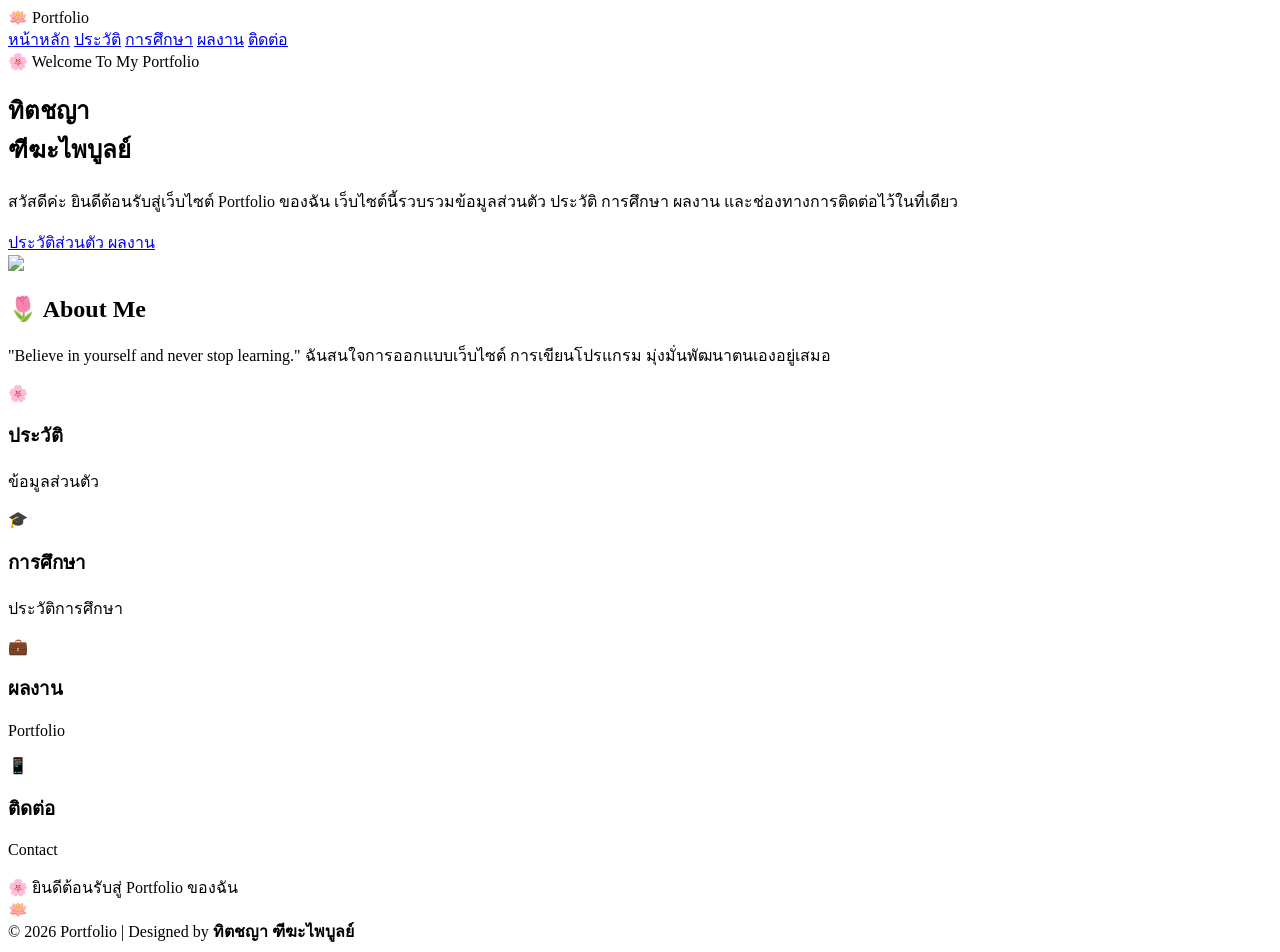
==== index.html @ 06e1615f "Update index.html" ====
<!DOCTYPE html>
<html lang="th">
<head>
<meta charset="UTF-8">
<meta name="viewport" content="width=device-width, initial-scale=1.0">

<title>Portfolio | ทิตชญา ฑีฆะไพบูลย์</title>

<link rel="stylesheet" href="style.css">

<link href="https://fonts.googleapis.com/css2?family=Mali:wght@300;400;700&display=swap" rel="stylesheet">

</head>

<body>

<!-- ===== กลีบดอกไม้ ===== -->
<div id="petals"></div>

<!-- ===== Navbar ===== -->
<header class="navbar">

    <div class="logo">
        🪷 Portfolio
    </div>

    <nav>

        <a href="index.html">หน้าหลัก</a>

        <a href="profile.html">ประวัติ</a>

        <a href="education.html">การศึกษา</a>

        <a href="activities.html">ผลงาน</a>

        <a href="contact.html">ติดต่อ</a>

    </nav>

</header>


<!-- ===== Hero ===== -->

<section class="hero">

<div class="hero-text">

<span>🌸 Welcome To My Portfolio</span>

<h1>

ทิตชญา<br>

ฑีฆะไพบูลย์

</h1>

<p>

สวัสดีค่ะ ยินดีต้อนรับสู่เว็บไซต์ Portfolio ของฉัน

เว็บไซต์นี้รวบรวมข้อมูลส่วนตัว ประวัติ การศึกษา

ผลงาน และช่องทางการติดต่อไว้ในที่เดียว

</p>

<div class="buttons">

<a href="profile.html" class="btn pink">

ประวัติส่วนตัว

</a>

<a href="portfolio.html" class="btn green">

ผลงาน

</a>

</div>

</div>


<div class="hero-image">

<div class="circle"></div>

<img src="images/profile.jpg" class="profile">

</div>

</section>


<!-- ===== About ===== -->

<section class="about">

<h2>

🌷 About Me

</h2>

<p>

"Believe in yourself and never stop learning."

ฉันสนใจการออกแบบเว็บไซต์ การเขียนโปรแกรม



มุ่งมั่นพัฒนาตนเองอยู่เสมอ

</p>

</section>



<!-- ===== Quick Menu ===== -->

<section class="menu-card">

<div class="card">

🌸

<h3>ประวัติ</h3>

<p>

ข้อมูลส่วนตัว

</p>

</div>


<div class="card">

🎓

<h3>การศึกษา</h3>

<p>

ประวัติการศึกษา

</p>

</div>


<div class="card">

💼

<h3>ผลงาน</h3>

<p>

Portfolio

</p>

</div>


<div class="card">

📱

<h3>ติดต่อ</h3>

<p>

Contact

</p>

</div>

</section>



<!-- ===== Lotus Assistant ===== -->

<div class="assistant" id="assistant">

<div class="message">

🌸 ยินดีต้อนรับสู่ Portfolio ของฉัน

</div>

<div class="lotus">

🪷

</div>

</div>



<!-- ===== Footer ===== -->

<footer>

© 2026 Portfolio | Designed by

<b>ทิตชญา ฑีฆะไพบูลย์</b>

</footer>

<script src="script.js"></script>

</body>
</html>
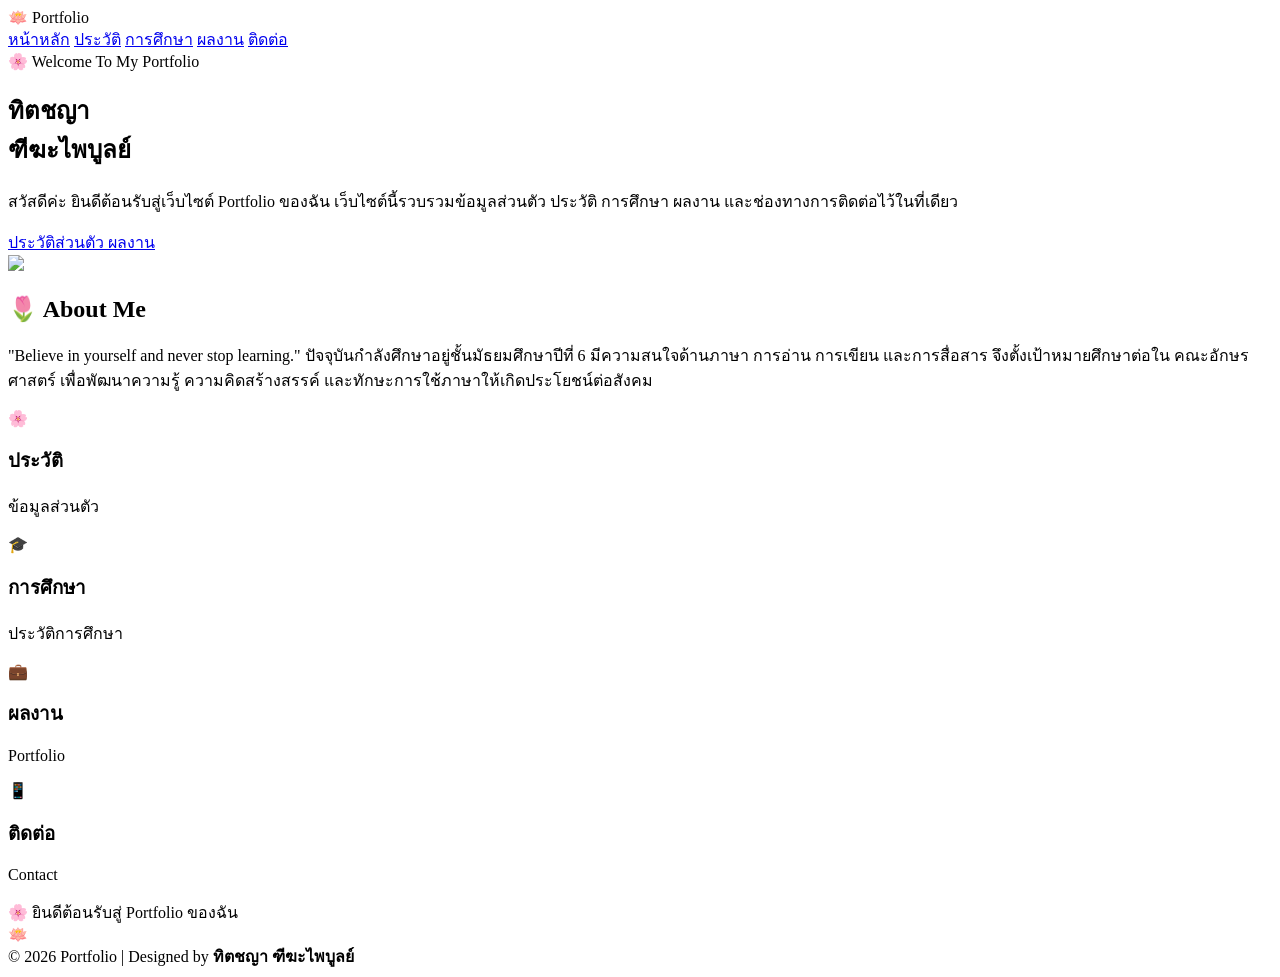
==== commit 31cdc297: "Update index.html" ====
--- a/index.html
+++ b/index.html
@@ -111,11 +111,8 @@
 
 "Believe in yourself and never stop learning."
 
-ฉันสนใจการออกแบบเว็บไซต์ การเขียนโปรแกรม
-
-
-
-มุ่งมั่นพัฒนาตนเองอยู่เสมอ
+ปัจจุบันกำลังศึกษาอยู่ชั้นมัธยมศึกษาปีที่ 6 มีความสนใจด้านภาษา การอ่าน การเขียน และการสื่อสาร จึงตั้งเป้าหมายศึกษาต่อใน คณะอักษรศาสตร์ เพื่อพัฒนาความรู้ ความคิดสร้างสรรค์ และทักษะการใช้ภาษาให้เกิดประโยชน์ต่อสังคม
+
 
 </p>
 
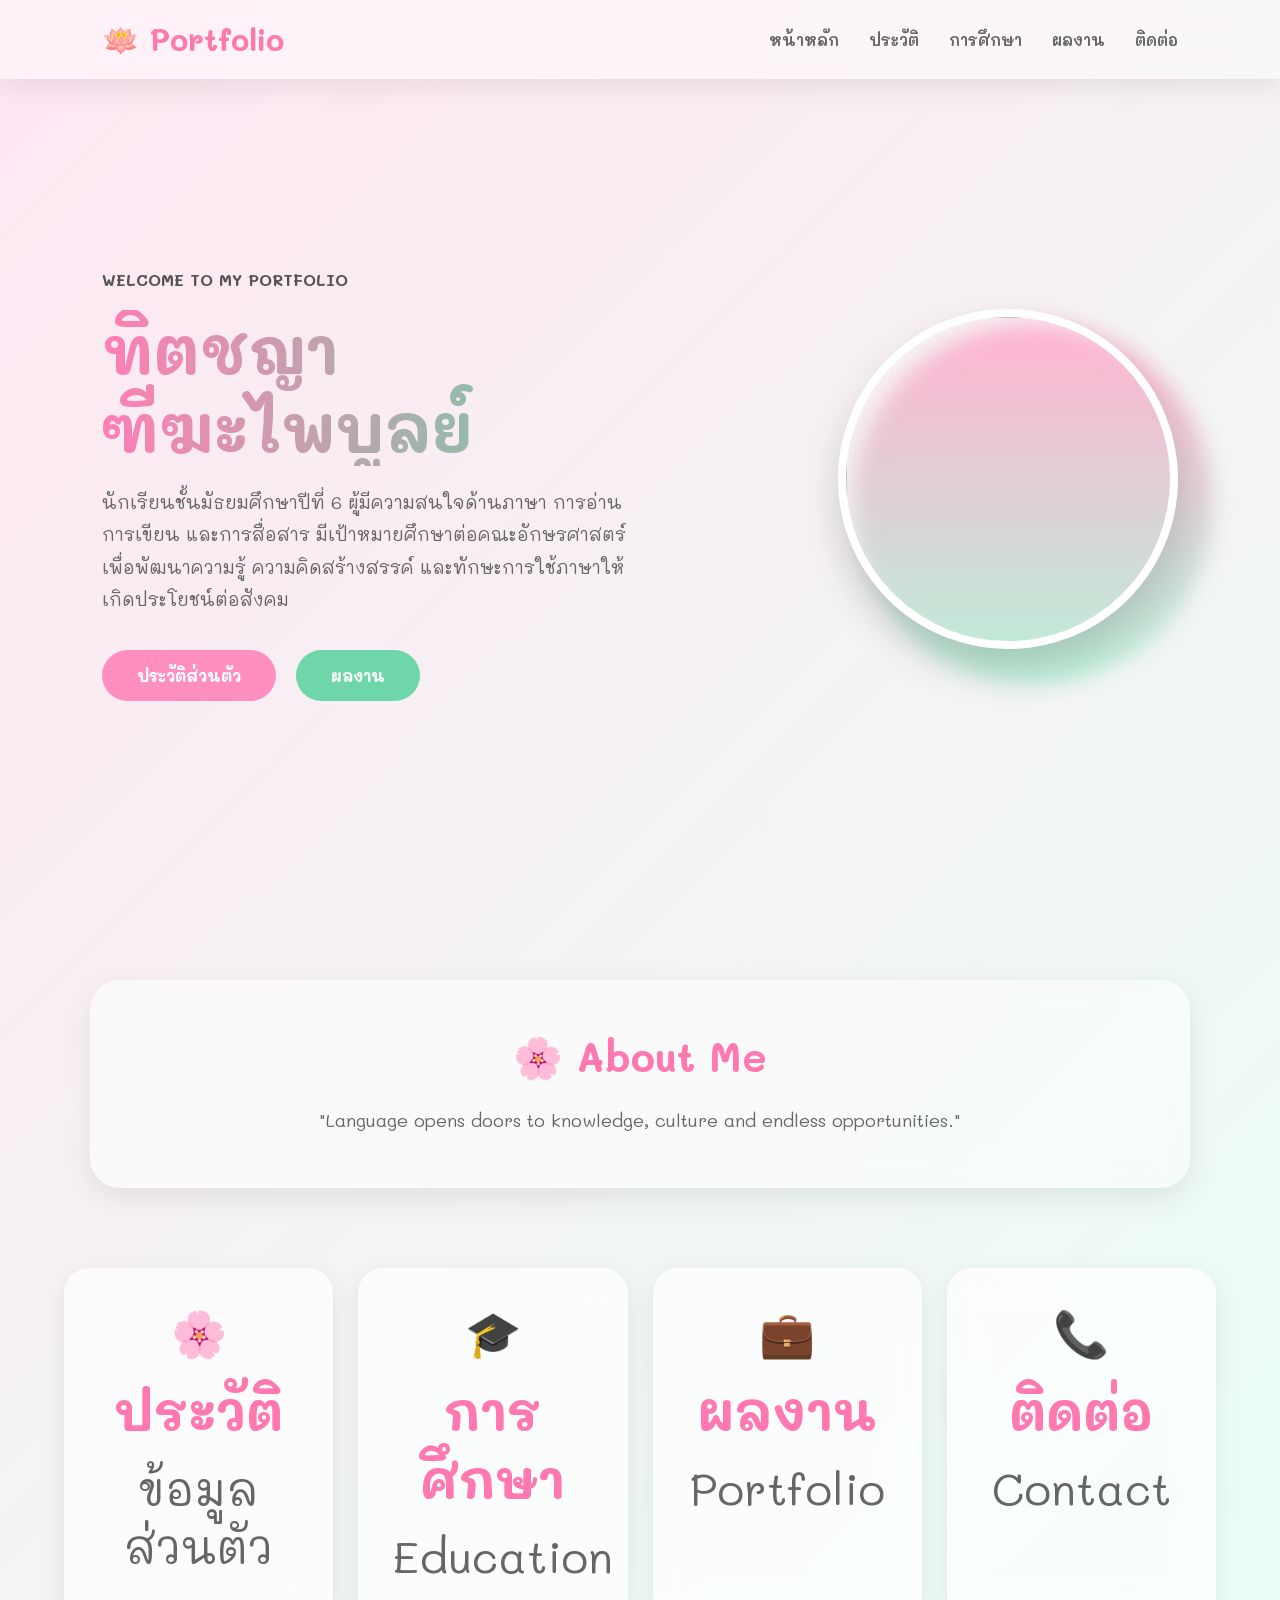
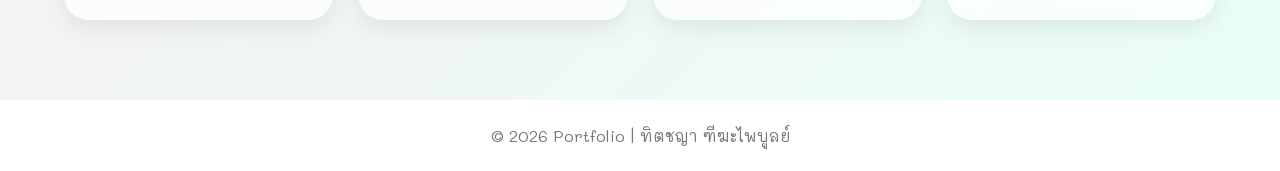
==== commit 615869c7: "Update index.html" ====
--- a/index.html
+++ b/index.html
@@ -1,90 +1,79 @@
 <!DOCTYPE html>
 <html lang="th">
 <head>
-<meta charset="UTF-8">
-<meta name="viewport" content="width=device-width, initial-scale=1.0">
+  <meta charset="UTF-8">
+  <meta name="viewport" content="width=device-width, initial-scale=1.0">
+  <title>Portfolio | ทิตชญา ฑีฆะไพบูลย์</title>
 
-<title>Portfolio | ทิตชญา ฑีฆะไพบูลย์</title>
+  <link rel="stylesheet" href="style.css">
 
-<link rel="stylesheet" href="style.css">
-
-<link href="https://fonts.googleapis.com/css2?family=Mali:wght@300;400;700&display=swap" rel="stylesheet">
-
+  <link href="https://fonts.googleapis.com/css2?family=Mali:wght@300;400;700&display=swap" rel="stylesheet">
 </head>
 
 <body>
 
-<!-- ===== กลีบดอกไม้ ===== -->
 <div id="petals"></div>
 
-<!-- ===== Navbar ===== -->
 <header class="navbar">
 
-    <div class="logo">
-        🪷 Portfolio
-    </div>
+<div class="logo">
+🪷 Portfolio
+</div>
 
-    <nav>
+<nav>
 
-        <a href="index.html">หน้าหลัก</a>
+<a href="index.html">หน้าหลัก</a>
 
-        <a href="profile.html">ประวัติ</a>
+<a href="profile.html">ประวัติ</a>
 
-        <a href="education.html">การศึกษา</a>
+<a href="education.html">การศึกษา</a>
 
-        <a href="activities.html">ผลงาน</a>
+<a href="portfolio.html">ผลงาน</a>
 
-        <a href="contact.html">ติดต่อ</a>
+<a href="contact.html">ติดต่อ</a>
 
-    </nav>
+</nav>
 
 </header>
-
-
-<!-- ===== Hero ===== -->
 
 <section class="hero">
 
 <div class="hero-text">
 
-<span>🌸 Welcome To My Portfolio</span>
+<h4>WELCOME TO MY PORTFOLIO</h4>
 
 <h1>
-
 ทิตชญา<br>
-
 ฑีฆะไพบูลย์
-
 </h1>
 
 <p>
 
-สวัสดีค่ะ ยินดีต้อนรับสู่เว็บไซต์ Portfolio ของฉัน
+นักเรียนชั้นมัธยมศึกษาปีที่ 6
 
-เว็บไซต์นี้รวบรวมข้อมูลส่วนตัว ประวัติ การศึกษา
+ผู้มีความสนใจด้านภาษา การอ่าน การเขียน และการสื่อสาร
 
-ผลงาน และช่องทางการติดต่อไว้ในที่เดียว
+มีเป้าหมายศึกษาต่อคณะอักษรศาสตร์
+
+เพื่อพัฒนาความรู้ ความคิดสร้างสรรค์
+
+และทักษะการใช้ภาษาให้เกิดประโยชน์ต่อสังคม
 
 </p>
 
 <div class="buttons">
 
 <a href="profile.html" class="btn pink">
-
 ประวัติส่วนตัว
-
 </a>
 
 <a href="portfolio.html" class="btn green">
-
 ผลงาน
-
 </a>
 
 </div>
 
 </div>
-
 
 <div class="hero-image">
 
@@ -96,31 +85,19 @@
 
 </section>
 
-
-<!-- ===== About ===== -->
-
 <section class="about">
 
-<h2>
-
-🌷 About Me
-
-</h2>
+<h2>🌸 About Me</h2>
 
 <p>
 
-"Believe in yourself and never stop learning."
+"Language opens doors to knowledge,
 
-ปัจจุบันกำลังศึกษาอยู่ชั้นมัธยมศึกษาปีที่ 6 มีความสนใจด้านภาษา การอ่าน การเขียน และการสื่อสาร จึงตั้งเป้าหมายศึกษาต่อใน คณะอักษรศาสตร์ เพื่อพัฒนาความรู้ ความคิดสร้างสรรค์ และทักษะการใช้ภาษาให้เกิดประโยชน์ต่อสังคม
-
+culture and endless opportunities."
 
 </p>
 
 </section>
-
-
-
-<!-- ===== Quick Menu ===== -->
 
 <section class="menu-card">
 
@@ -130,14 +107,9 @@
 
 <h3>ประวัติ</h3>
 
-<p>
-
-ข้อมูลส่วนตัว
-
-</p>
+<p>ข้อมูลส่วนตัว</p>
 
 </div>
-
 
 <div class="card">
 
@@ -145,14 +117,9 @@
 
 <h3>การศึกษา</h3>
 
-<p>
-
-ประวัติการศึกษา
-
-</p>
+<p>Education</p>
 
 </div>
-
 
 <div class="card">
 
@@ -160,60 +127,25 @@
 
 <h3>ผลงาน</h3>
 
-<p>
-
-Portfolio
-
-</p>
+<p>Portfolio</p>
 
 </div>
 
-
 <div class="card">
 
-📱
+📞
 
 <h3>ติดต่อ</h3>
 
-<p>
-
-Contact
-
-</p>
+<p>Contact</p>
 
 </div>
 
 </section>
 
-
-
-<!-- ===== Lotus Assistant ===== -->
-
-<div class="assistant" id="assistant">
-
-<div class="message">
-
-🌸 ยินดีต้อนรับสู่ Portfolio ของฉัน
-
-</div>
-
-<div class="lotus">
-
-🪷
-
-</div>
-
-</div>
-
-
-
-<!-- ===== Footer ===== -->
-
 <footer>
 
-© 2026 Portfolio | Designed by
-
-<b>ทิตชญา ฑีฆะไพบูลย์</b>
+© 2026 Portfolio | ทิตชญา ฑีฆะไพบูลย์
 
 </footer>
 
--- a/style.css
+++ b/style.css
@@ -0,0 +1,689 @@
+
+/* ===========================
+   Google Font
+=========================== */
+
+@import url('https://fonts.googleapis.com/css2?family=Mali:wght@300;400;700&display=swap');
+
+*{
+    margin:0;
+    padding:0;
+    box-sizing:border-box;
+    font-family:'Mali',sans-serif;
+    scroll-behavior:smooth;
+}
+
+body{
+
+    background:linear-gradient(135deg,#FFE6F2,#E9FFF6);
+
+    color:#555;
+
+    overflow-x:hidden;
+
+}
+
+/* ===========================
+        Navbar
+=========================== */
+
+.navbar{
+
+    width:100%;
+
+    padding:20px 8%;
+
+    display:flex;
+
+    justify-content:space-between;
+
+    align-items:center;
+
+    position:fixed;
+
+    top:0;
+
+    left:0;
+
+    z-index:999;
+
+    background:rgba(255,255,255,.45);
+
+    backdrop-filter:blur(18px);
+
+    box-shadow:0 8px 25px rgba(0,0,0,.08);
+
+}
+
+.logo{
+
+    font-size:30px;
+
+    font-weight:bold;
+
+    color:#ff79ad;
+
+}
+
+nav{
+
+    display:flex;
+
+    gap:30px;
+
+}
+
+nav a{
+
+    text-decoration:none;
+
+    color:#666;
+
+    font-weight:600;
+
+    transition:.4s;
+
+    position:relative;
+
+}
+
+nav a:hover{
+
+    color:#ff79ad;
+
+}
+
+nav a::after{
+
+    content:"";
+
+    width:0;
+
+    height:3px;
+
+    background:#7dddb4;
+
+    position:absolute;
+
+    left:0;
+
+    bottom:-5px;
+
+    transition:.4s;
+
+}
+
+nav a:hover::after{
+
+    width:100%;
+
+}
+
+/* ===========================
+        Hero
+=========================== */
+
+.hero{
+
+    min-height:100vh;
+
+    display:flex;
+
+    justify-content:space-between;
+
+    align-items:center;
+
+    padding:120px 8% 50px;
+
+}
+
+.hero-text{
+
+    width:50%;
+
+}
+
+.hero-text span{
+
+    color:#5bc89d;
+
+    font-size:20px;
+
+    font-weight:bold;
+
+}
+
+.hero-text h1{
+
+    margin:20px 0;
+
+    font-size:65px;
+
+    line-height:1.2;
+
+    background:linear-gradient(90deg,#ff7eb4,#64d8a5);
+
+    -webkit-background-clip:text;
+
+    color:transparent;
+
+}
+
+.hero-text p{
+
+    font-size:18px;
+
+    line-height:1.8;
+
+    color:#666;
+
+    margin-bottom:35px;
+
+}
+
+/* ===========================
+        Buttons
+=========================== */
+
+.buttons{
+
+    display:flex;
+
+    gap:20px;
+
+}
+
+.btn{
+
+    text-decoration:none;
+
+    padding:15px 35px;
+
+    border-radius:50px;
+
+    color:white;
+
+    transition:.4s;
+
+    font-weight:bold;
+
+}
+
+.pink{
+
+    background:#ff8fbf;
+
+}
+
+.green{
+
+    background:#6fd6a9;
+
+}
+
+.btn:hover{
+
+    transform:translateY(-6px);
+
+    box-shadow:0 15px 30px rgba(255,150,190,.35);
+
+}
+
+/* ===========================
+        Profile
+=========================== */
+
+.hero-image{
+
+    position:relative;
+
+}
+
+.circle{
+
+    width:360px;
+
+    height:360px;
+
+    border-radius:50%;
+
+    background:linear-gradient(#ffb3d1,#baf0d9);
+
+    position:absolute;
+
+    top:15px;
+
+    left:15px;
+
+    filter:blur(10px);
+
+}
+
+.profile{
+
+    width:340px;
+
+    height:340px;
+
+    border-radius:50%;
+
+    object-fit:cover;
+
+    border:8px solid white;
+
+    position:relative;
+
+    animation:float 3s infinite ease-in-out;
+
+    box-shadow:0 20px 40px rgba(0,0,0,.15);
+
+}
+
+@keyframes float{
+
+0%,100%{
+
+transform:translateY(0);
+
+}
+
+50%{
+
+transform:translateY(-12px);
+
+}
+
+}
+/* ===========================
+        About Section
+=========================== */
+
+.about{
+
+    width:90%;
+
+    max-width:1100px;
+
+    margin:80px auto;
+
+    padding:50px;
+
+    background:rgba(255,255,255,.55);
+
+    backdrop-filter:blur(18px);
+
+    border-radius:30px;
+
+    text-align:center;
+
+    box-shadow:0 10px 30px rgba(0,0,0,.08);
+
+}
+
+.about h2{
+
+    font-size:40px;
+
+    color:#ff78b0;
+
+    margin-bottom:20px;
+
+}
+
+.about p{
+
+    line-height:2;
+
+    font-size:18px;
+
+    color:#666;
+
+}
+
+/* ===========================
+        Quick Menu
+=========================== */
+
+.menu-card{
+
+    width:90%;
+
+    max-width:1200px;
+
+    margin:60px auto;
+
+    display:grid;
+
+    grid-template-columns:repeat(auto-fit,minmax(220px,1fr));
+
+    gap:25px;
+
+}
+
+.card{
+
+    background:rgba(255,255,255,.7);
+
+    backdrop-filter:blur(18px);
+
+    border-radius:25px;
+
+    padding:35px;
+
+    text-align:center;
+
+    transition:.4s;
+
+    cursor:pointer;
+
+    box-shadow:0 8px 25px rgba(0,0,0,.08);
+
+}
+
+.card:hover{
+
+    transform:translateY(-12px);
+
+    box-shadow:0 18px 35px rgba(255,145,190,.25);
+
+}
+
+.card h3{
+
+    margin:15px 0;
+
+    color:#ff78b0;
+
+}
+
+.card p{
+
+    color:#666;
+
+}
+
+.card{
+
+    font-size:45px;
+
+}
+
+/* ===========================
+        Assistant
+=========================== */
+
+.assistant{
+
+    position:fixed;
+
+    right:25px;
+
+    bottom:25px;
+
+    display:flex;
+
+    align-items:flex-end;
+
+    gap:12px;
+
+    z-index:999;
+
+}
+
+.message{
+
+    background:white;
+
+    padding:15px 20px;
+
+    border-radius:20px;
+
+    box-shadow:0 10px 25px rgba(0,0,0,.15);
+
+    animation:fadeIn 1s;
+
+}
+
+.lotus{
+
+    font-size:65px;
+
+    animation:float 3s infinite;
+
+}
+
+/* ===========================
+        Footer
+=========================== */
+
+footer{
+
+    margin-top:80px;
+
+    padding:25px;
+
+    text-align:center;
+
+    color:#777;
+
+    background:white;
+
+}
+
+/* ===========================
+        Animation
+=========================== */
+
+@keyframes fadeIn{
+
+from{
+
+opacity:0;
+
+transform:translateY(30px);
+
+}
+
+to{
+
+opacity:1;
+
+transform:translateY(0);
+
+}
+
+   /* ===========================
+      Flower Animation
+=========================== */
+
+#petals{
+    position:fixed;
+    width:100%;
+    height:100%;
+    left:0;
+    top:0;
+    pointer-events:none;
+    overflow:hidden;
+    z-index:-1;
+}
+
+.petal{
+    position:absolute;
+    top:-50px;
+    font-size:22px;
+    animation:fall linear infinite;
+    opacity:.8;
+}
+
+@keyframes fall{
+
+0%{
+    transform:translateY(-50px) rotate(0deg);
+}
+
+100%{
+    transform:translateY(110vh) rotate(360deg);
+}
+
+}
+
+/* ===========================
+      Scroll Animation
+=========================== */
+
+.hidden{
+
+    opacity:0;
+
+    transform:translateY(60px);
+
+    transition:1s;
+
+}
+
+.show{
+
+    opacity:1;
+
+    transform:translateY(0);
+
+}
+
+/* ===========================
+      Glow Effect
+=========================== */
+
+.btn{
+
+    position:relative;
+
+    overflow:hidden;
+
+}
+
+.btn::before{
+
+content:"";
+
+position:absolute;
+
+top:0;
+
+left:-100%;
+
+width:100%;
+
+height:100%;
+
+background:rgba(255,255,255,.4);
+
+transform:skewX(-30deg);
+
+transition:.6s;
+
+}
+
+.btn:hover::before{
+
+left:130%;
+
+}
+
+/* ===========================
+      Card Hover
+=========================== */
+
+.card{
+
+transition:.4s;
+
+}
+
+.card:hover{
+
+transform:translateY(-12px) scale(1.05);
+
+}
+
+/* ===========================
+      Image Hover
+=========================== */
+
+.profile{
+
+transition:.5s;
+
+}
+
+.profile:hover{
+
+transform:scale(1.05);
+
+box-shadow:0 20px 45px rgba(255,150,190,.35);
+
+}
+
+/* ===========================
+      Responsive
+=========================== */
+
+@media(max-width:900px){
+
+.hero{
+
+flex-direction:column-reverse;
+
+text-align:center;
+
+padding-top:130px;
+
+}
+
+.hero-text{
+
+width:100%;
+
+}
+
+.hero-image{
+
+margin-bottom:40px;
+
+}
+
+.profile{
+
+width:250px;
+
+height:250px;
+
+}
+
+.circle{
+
+width:270px;
+
+height:270px;
+
+}
+
+nav{
+
+display:none;
+
+}
+
+.menu-card{
+
+grid-template-columns:1fr;
+
+}
+
+.about{
+
+padding:30px;
+
+}
+
+}
+}
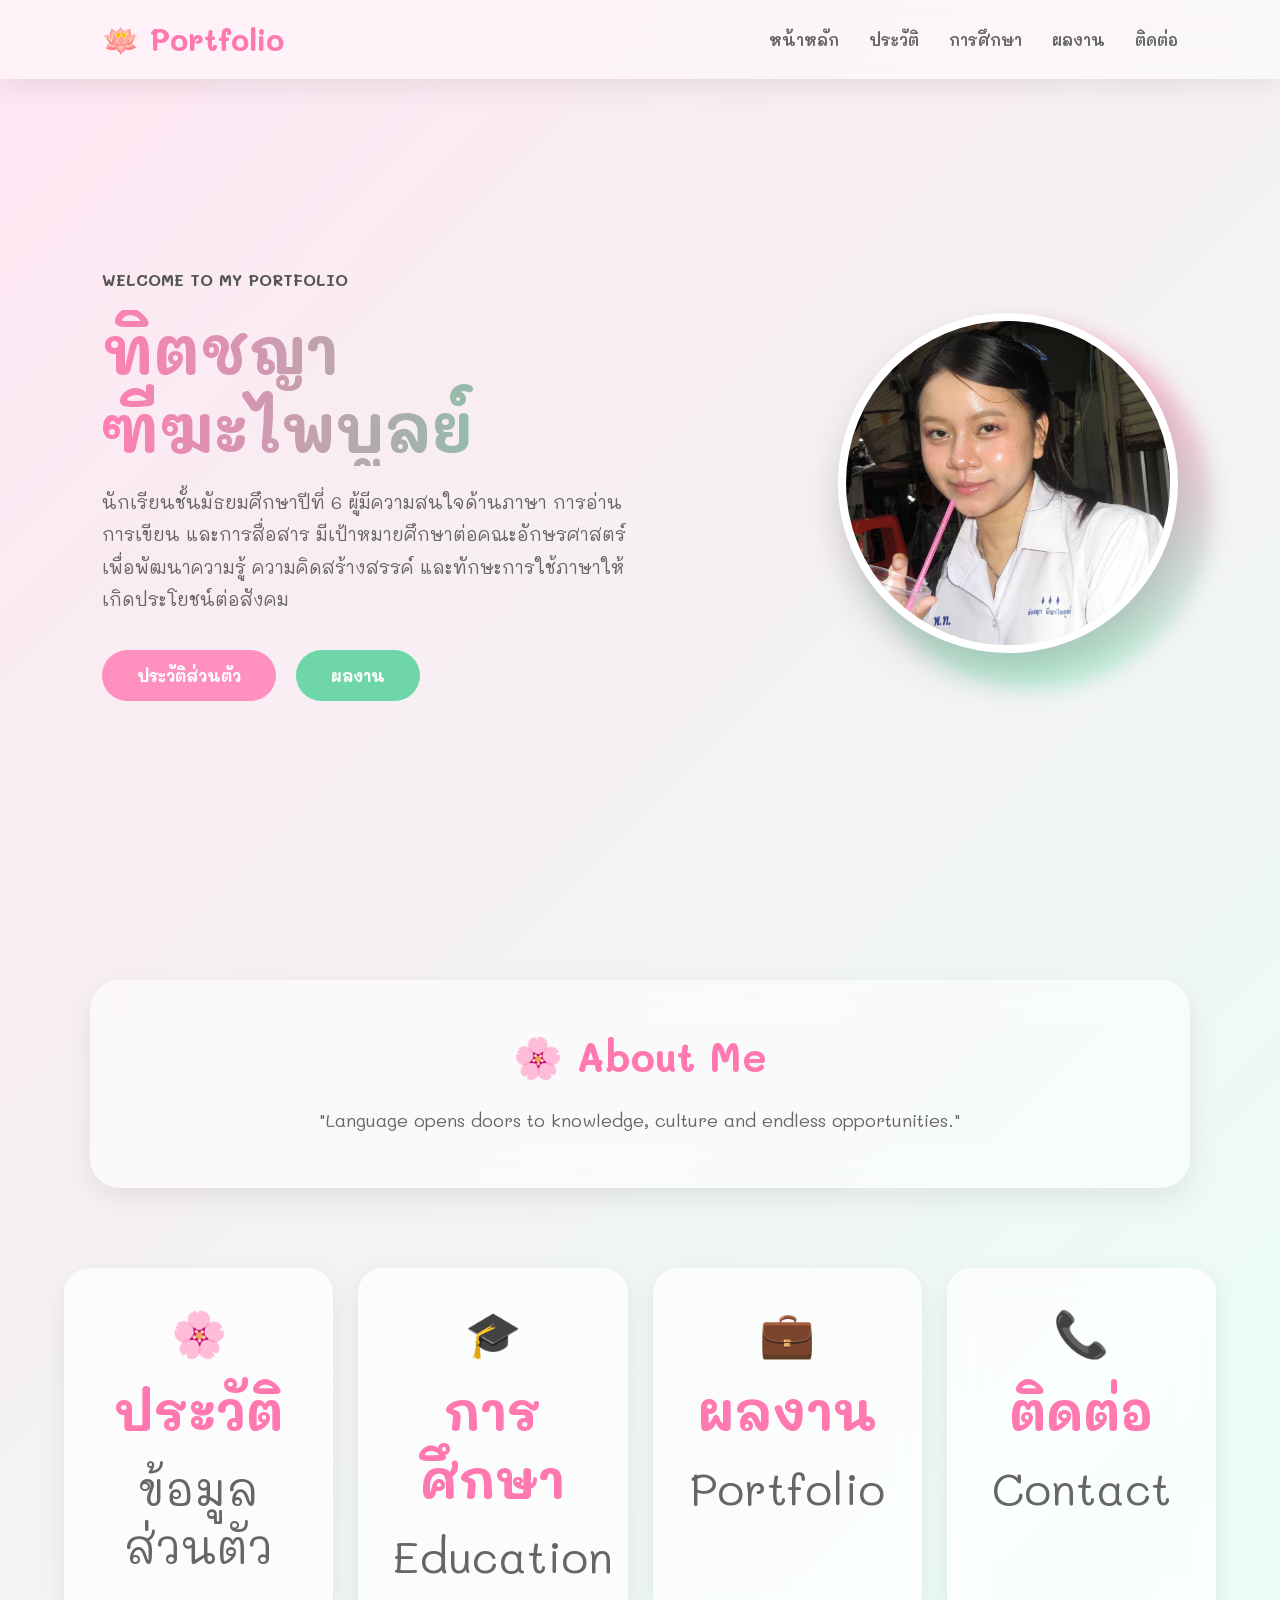
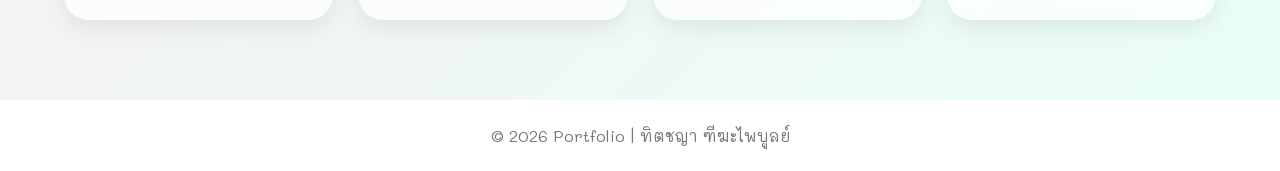
==== commit 02c01cbc: "Update index.html" ====
--- a/index.html
+++ b/index.html
@@ -79,7 +79,7 @@
 
 <div class="circle"></div>
 
-<img src="images/profile.jpg" class="profile">
+<img src="images/IMG_9973.jpeg" class="profile">
 
 </div>
 
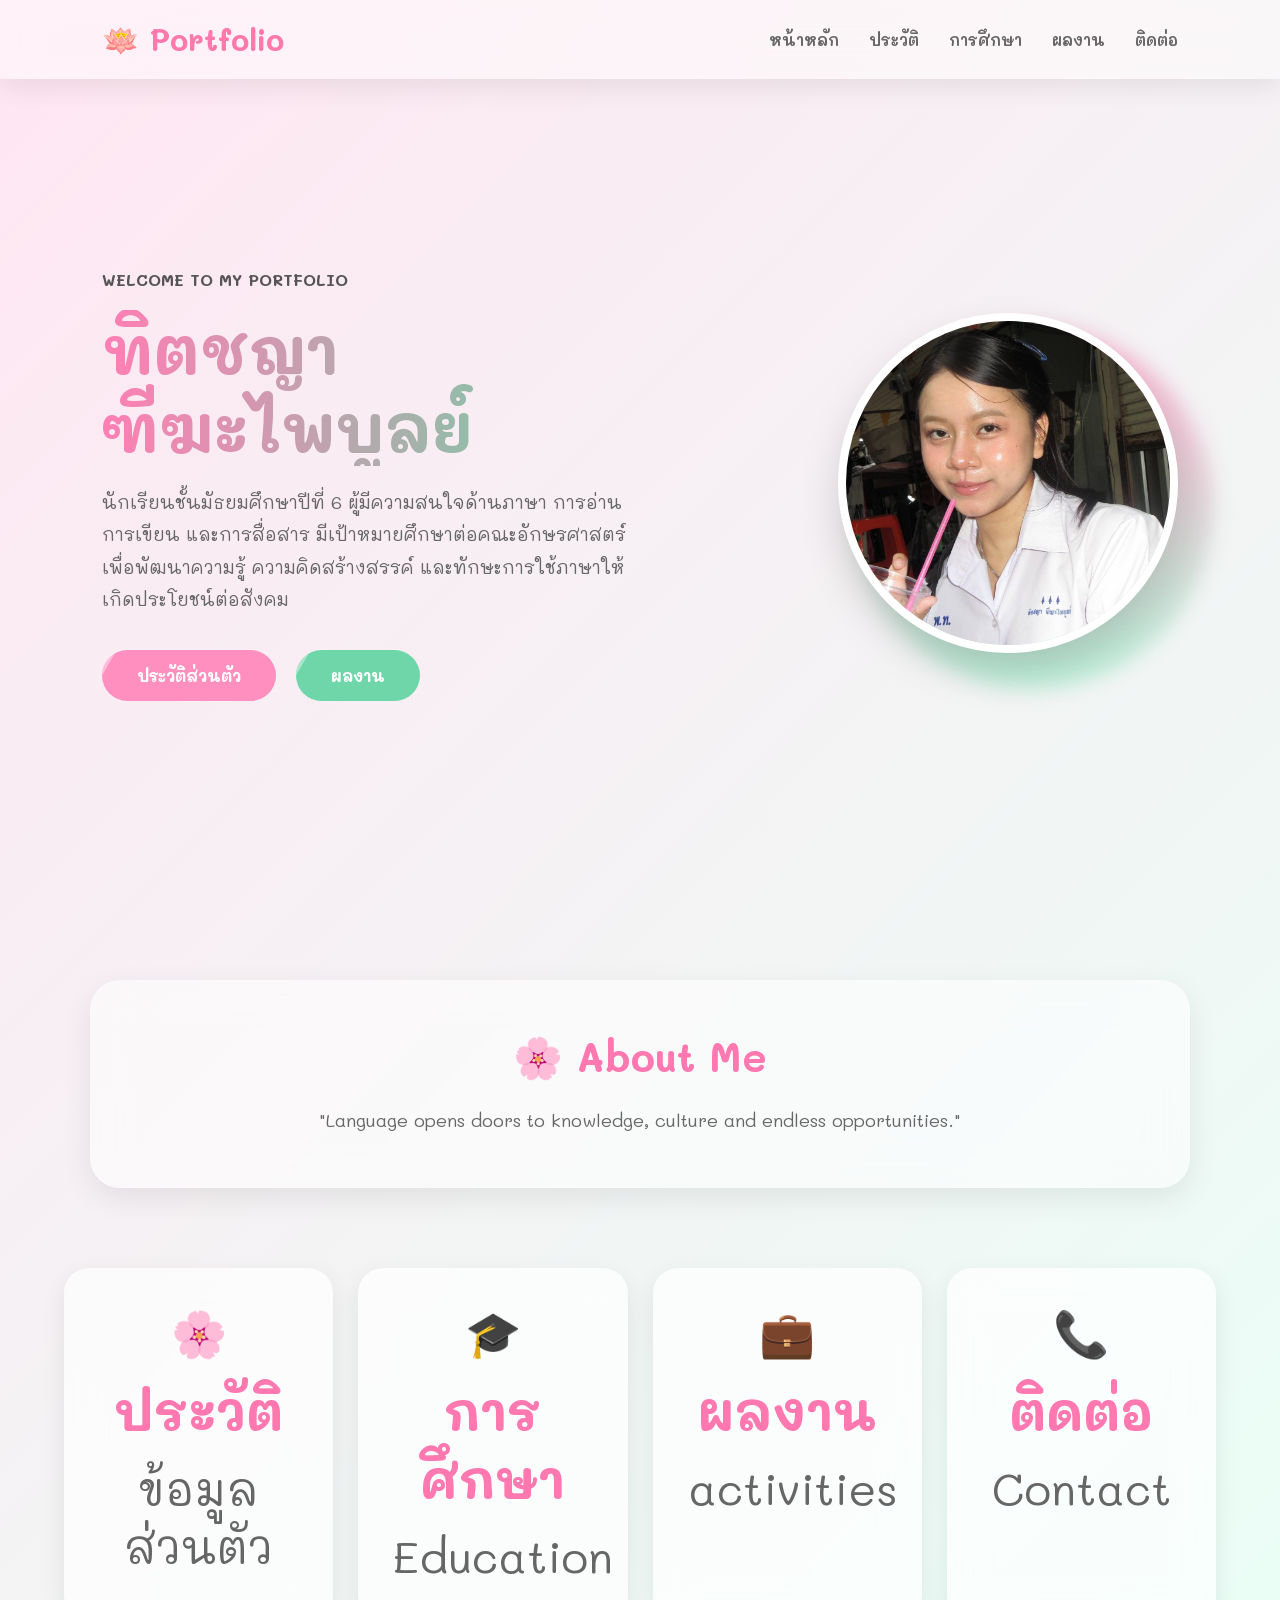
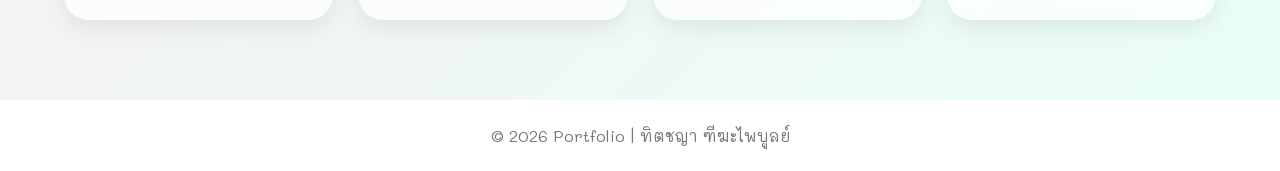
==== commit 524f3657: "Update index.html" ====
--- a/index.html
+++ b/index.html
@@ -28,7 +28,7 @@
 
 <a href="education.html">การศึกษา</a>
 
-<a href="portfolio.html">ผลงาน</a>
+<a href="activities.html">ผลงาน</a>
 
 <a href="contact.html">ติดต่อ</a>
 
@@ -127,7 +127,7 @@
 
 <h3>ผลงาน</h3>
 
-<p>Portfolio</p>
+<p>activities</p>
 
 </div>
 
--- a/style.css
+++ b/style.css
@@ -1,4 +1,3 @@
-
 /* ===========================
    Google Font
 =========================== */
@@ -492,7 +491,8 @@
 
 }
 
-   /* ===========================
+}
+/* ===========================
       Flower Animation
 =========================== */
 
@@ -686,4 +686,129 @@
 }
 
 }
-}
+/* ===========================
+   Profile Page
+=========================== */
+
+.profile-page{
+
+padding:140px 8% 60px;
+
+}
+
+.profile-card{
+
+display:flex;
+
+gap:50px;
+
+background:rgba(255,255,255,.6);
+
+backdrop-filter:blur(18px);
+
+padding:40px;
+
+border-radius:30px;
+
+box-shadow:0 10px 25px rgba(0,0,0,.1);
+
+}
+
+.profile-left{
+
+width:35%;
+
+text-align:center;
+
+}
+
+.profile-big{
+
+width:250px;
+
+height:250px;
+
+border-radius:50%;
+
+object-fit:cover;
+
+border:8px solid white;
+
+}
+
+.profile-right{
+
+width:65%;
+
+}
+
+.profile-right h1{
+
+color:#ff7cab;
+
+margin-bottom:20px;
+
+}
+
+table{
+
+width:100%;
+
+border-collapse:collapse;
+
+margin-bottom:30px;
+
+}
+
+table td{
+
+padding:12px;
+
+border-bottom:1px solid #ddd;
+
+}
+
+.skills{
+
+padding:60px 8%;
+
+}
+
+.skill{
+
+margin:25px 0;
+
+}
+
+.bar{
+
+height:14px;
+
+background:#eee;
+
+border-radius:20px;
+
+overflow:hidden;
+
+}
+
+.value{
+
+height:100%;
+
+border-radius:20px;
+
+background:linear-gradient(to right,#ff9fc8,#8be0bb);
+
+}
+
+.thai{width:95%;}
+.eng{width:80%;}
+.html{width:75%;}
+.office{width:85%;}
+
+.hobby{
+
+padding:50px 8%;
+
+}
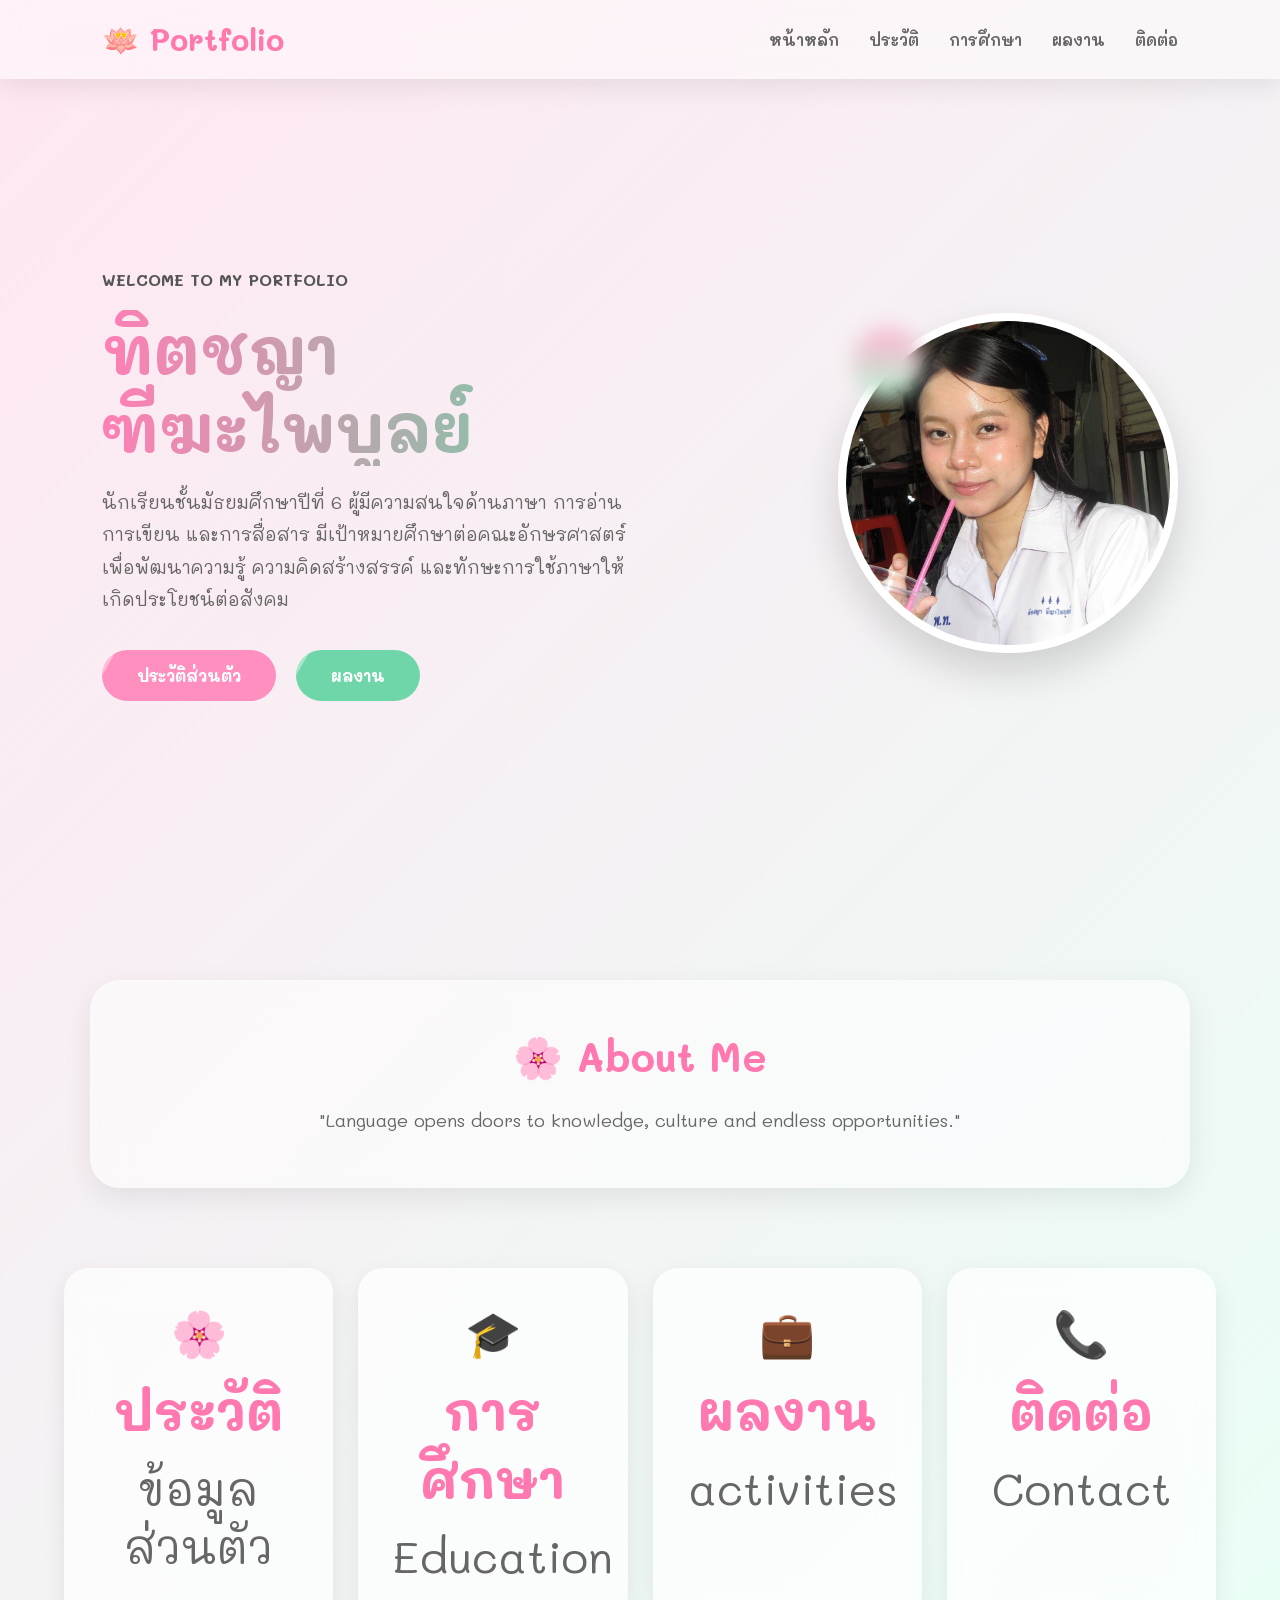
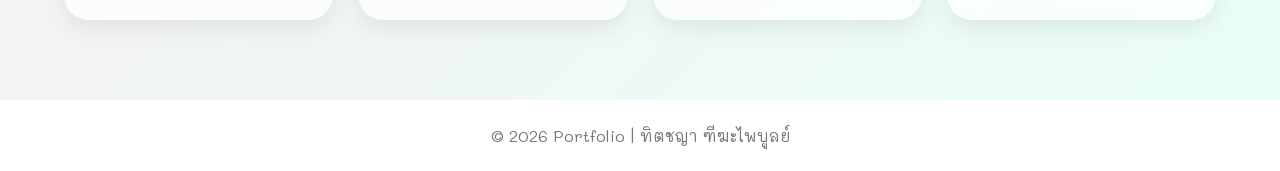
==== commit 4d8cab4a: "Update index.html" ====
--- a/index.html
+++ b/index.html
@@ -67,7 +67,7 @@
 ประวัติส่วนตัว
 </a>
 
-<a href="portfolio.html" class="btn green">
+<a href=activities.html" class="btn green">
 ผลงาน
 </a>
 
--- a/style.css
+++ b/style.css
@@ -812,3 +812,325 @@
 padding:50px 8%;
 
 }
+/* ===========================
+      Education
+=========================== */
+
+.education{
+
+padding:140px 8% 80px;
+
+text-align:center;
+
+}
+
+.education h1{
+
+font-size:50px;
+
+color:#ff78b0;
+
+margin-bottom:10px;
+
+}
+
+.subtitle{
+
+color:#666;
+
+margin-bottom:60px;
+
+}
+
+.timeline{
+
+position:relative;
+
+max-width:900px;
+
+margin:auto;
+
+}
+
+.timeline::before{
+
+content:"";
+
+position:absolute;
+
+left:50%;
+
+width:4px;
+
+height:100%;
+
+background:#ffd4e5;
+
+transform:translateX(-50%);
+
+}
+
+.timeline-item{
+
+display:flex;
+
+align-items:center;
+
+margin:60px 0;
+
+position:relative;
+
+}
+
+.circle{
+
+width:70px;
+
+height:70px;
+
+border-radius:50%;
+
+background:linear-gradient(#ffb3d1,#b8f0d0);
+
+display:flex;
+
+justify-content:center;
+
+align-items:center;
+
+font-size:30px;
+
+z-index:2;
+
+}
+
+.content{
+
+background:white;
+
+padding:25px;
+
+margin-left:30px;
+
+border-radius:20px;
+
+box-shadow:0 10px 20px rgba(0,0,0,.08);
+
+text-align:left;
+
+flex:1;
+
+transition:.4s;
+
+}
+
+.content:hover{
+
+transform:translateY(-8px);
+
+box-shadow:0 18px 30px rgba(255,150,190,.2);
+
+}
+
+.goal{
+
+padding:60px 8%;
+
+text-align:center;
+
+}
+
+.goal-card{
+
+max-width:850px;
+
+margin:auto;
+
+padding:40px;
+
+background:rgba(255,255,255,.65);
+
+backdrop-filter:blur(18px);
+
+border-radius:25px;
+
+box-shadow:0 10px 25px rgba(0,0,0,.08);
+
+}
+
+.goal-card h3{
+
+color:#67c79d;
+
+margin-bottom:20px;
+
+}
+/*==========================
+ Activities
+===========================*/
+
+.activities{
+
+padding:140px 8%;
+
+text-align:center;
+
+}
+
+.activities h1{
+
+font-size:55px;
+
+color:#ff7db2;
+
+margin-bottom:15px;
+
+}
+
+.subtitle{
+
+margin-bottom:50px;
+
+color:#666;
+
+}
+
+/* Timeline */
+
+.timeline{
+
+position:relative;
+
+max-width:850px;
+
+margin:50px auto;
+
+}
+
+.timeline::before{
+
+content:"";
+
+position:absolute;
+
+left:18px;
+
+top:0;
+
+width:4px;
+
+height:100%;
+
+background:#ffc7dc;
+
+}
+
+.timeline-box{
+
+display:flex;
+
+gap:25px;
+
+margin-bottom:40px;
+
+text-align:left;
+
+}
+
+.dot{
+
+width:40px;
+
+height:40px;
+
+background:linear-gradient(#ff9bc3,#9be7c3);
+
+border-radius:50%;
+
+flex-shrink:0;
+
+box-shadow:0 0 15px rgba(255,170,200,.5);
+
+}
+
+.text{
+
+background:rgba(255,255,255,.65);
+
+backdrop-filter:blur(15px);
+
+padding:20px;
+
+border-radius:20px;
+
+box-shadow:0 10px 20px rgba(0,0,0,.08);
+
+width:100%;
+
+}
+
+.gallery-title{
+
+margin-top:70px;
+
+margin-bottom:35px;
+
+color:#66c89d;
+
+}
+
+/* Gallery */
+
+.activities-grid{
+
+display:grid;
+
+grid-template-columns:repeat(auto-fit,minmax(260px,1fr));
+
+gap:25px;
+
+}
+
+.activity-card{
+
+background:white;
+
+border-radius:25px;
+
+padding:18px;
+
+transition:.4s;
+
+box-shadow:0 10px 25px rgba(0,0,0,.08);
+
+}
+
+.activity-card:hover{
+
+transform:translateY(-10px);
+
+box-shadow:0 20px 35px rgba(255,170,200,.25);
+
+}
+
+.activity-card img{
+
+width:100%;
+
+height:220px;
+
+object-fit:cover;
+
+border-radius:18px;
+
+margin-bottom:15px;
+
+}
+
+.activity-card h3{
+
+color:#ff7db2;
+
+margin-bottom:10px;
+
+}
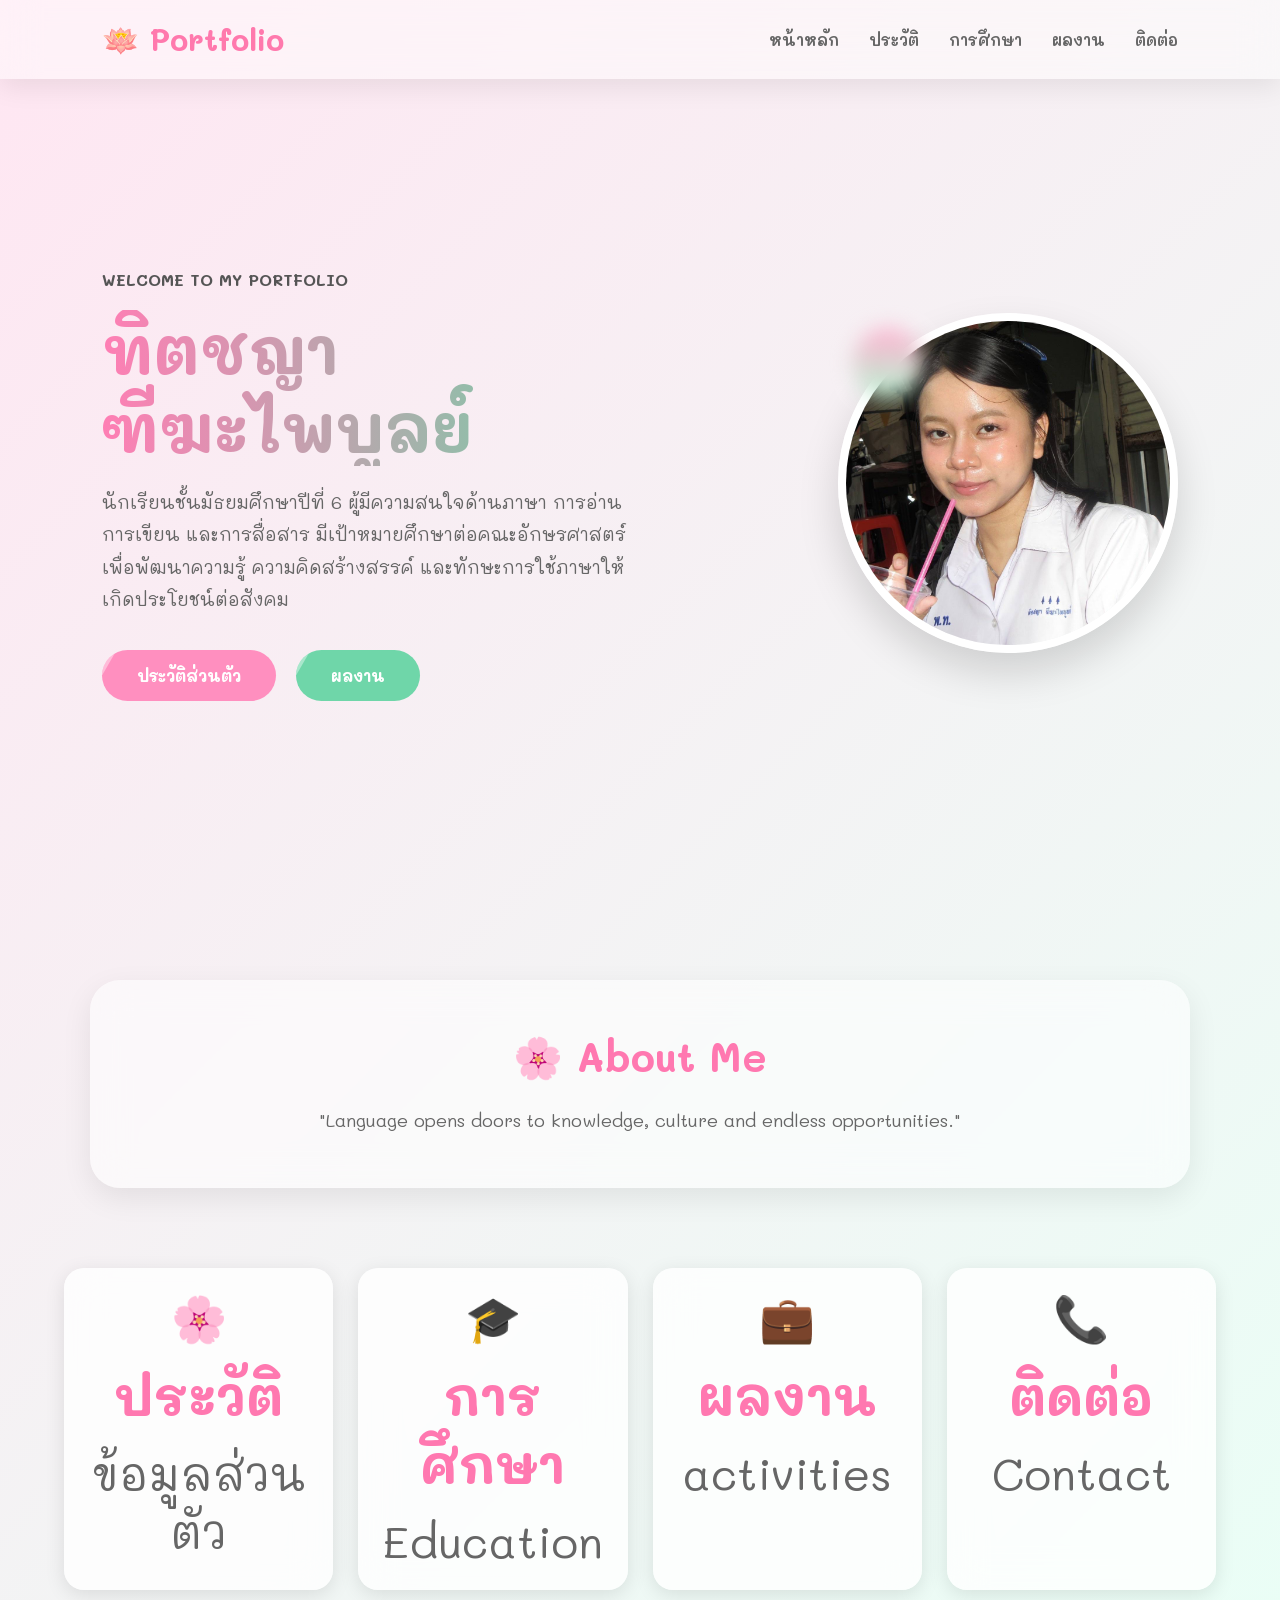
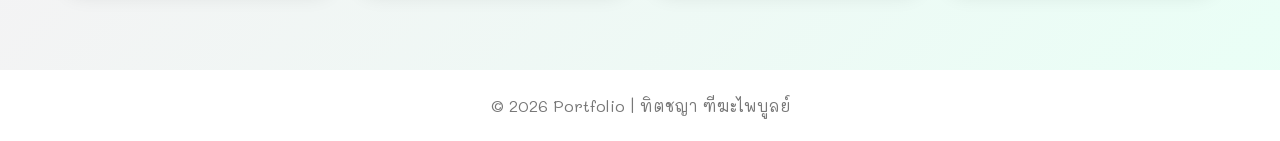
==== commit 741fc397: "Update index.html" ====
--- a/index.html
+++ b/index.html
@@ -150,6 +150,8 @@
 </footer>
 
 <script src="script.js"></script>
+<script src="script.js"></script>
 
+  <button onclick="topPage()" id="topBtn">↑</button>
 </body>
 </html>
--- a/style.css
+++ b/style.css
@@ -1134,3 +1134,136 @@
 margin-bottom:10px;
 
 }
+/*==========================
+ Contact
+===========================*/
+
+.contact{
+    text-align:center;
+    padding:80px 20px;
+}
+
+
+.contact h1{
+    font-size:45px;
+    color:#d85b9c;
+}
+
+
+.contact-box{
+
+    display:flex;
+    justify-content:center;
+    gap:30px;
+    flex-wrap:wrap;
+    margin-top:50px;
+
+}
+
+
+.contact-card{
+
+    width:250px;
+    padding:30px;
+    border-radius:25px;
+
+    background:white;
+
+    box-shadow:
+    0 10px 30px rgba(0,0,0,0.1);
+
+    transition:0.5s;
+
+}
+
+
+.contact-card:hover{
+
+    transform:translateY(-15px);
+
+    box-shadow:
+    0 0 30px #ffb6d9;
+
+}
+
+
+
+.icon{
+
+    font-size:45px;
+    margin-bottom:15px;
+
+}
+
+
+.contact-card h3{
+
+    color:#e26ba6;
+
+}
+/* ===== Scroll Animation ===== */
+.fade-up {
+    opacity: 0;
+    transform: translateY(40px);
+    transition: 0.8s ease;
+}
+
+.fade-up.show {
+    opacity: 1;
+    transform: translateY(0);
+}
+
+
+/* ===== Glowing Card ===== */
+.card {
+    background: rgba(255,255,255,0.8);
+    border-radius: 20px;
+    padding: 20px;
+    transition: 0.4s;
+    box-shadow: 0 5px 20px rgba(0,0,0,0.1);
+}
+
+.card:hover {
+    transform: translateY(-10px);
+    box-shadow: 0 0 25px #ffb6d9;
+}
+
+
+/* ===== Cursor Sparkle ===== */
+.sparkle {
+    position: fixed;
+    width: 8px;
+    height: 8px;
+    background: #ff8fcf;
+    border-radius: 50%;
+    pointer-events: none;
+    animation: sparkle 0.8s linear forwards;
+}
+
+@keyframes sparkle {
+    from {
+        transform: scale(1);
+        opacity: 1;
+    }
+
+    to {
+        transform: scale(0);
+        opacity: 0;
+    }
+}
+
+
+/* ===== Back To Top ===== */
+#topBtn {
+    position: fixed;
+    bottom: 25px;
+    right: 25px;
+    border: none;
+    background: #ff9acb;
+    color: white;
+    padding: 12px 15px;
+    border-radius: 50%;
+    font-size: 20px;
+    cursor: pointer;
+    display: none;
+}
